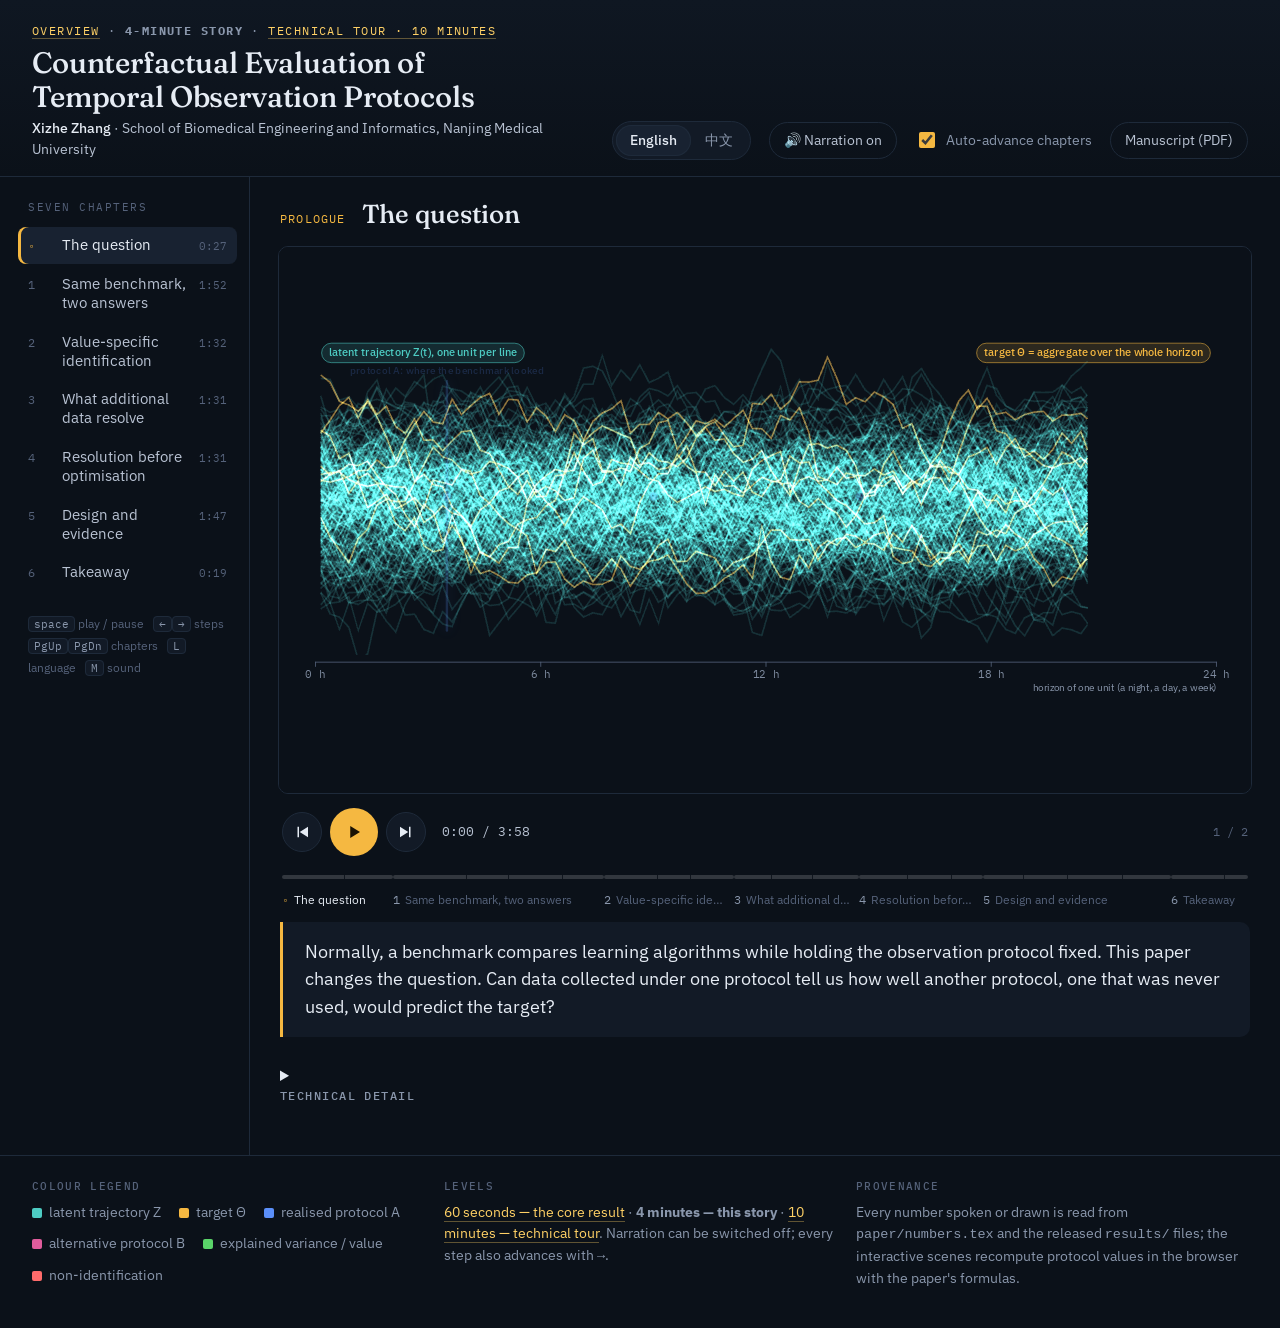
==== explainer/index.html @ 46218ef4 "Explainer site: landing, four-minute story, technical tour (typeset formulas, cloned-voice narration" ====
<!doctype html>
<html lang="en">
<head>
<meta charset="utf-8">
<meta name="viewport" content="width=device-width, initial-scale=1">
<title>Four-Minute Story · Counterfactual Protocol Evaluation</title>
<meta name="description" content="A four-minute guided story of “Counterfactual Evaluation of Temporal Observation Protocols”: why data from one observation protocol may not determine the value of another, and how calibration restores comparison and design. Narration optional; readable by scrolling.">
<link rel="icon" href="data:image/svg+xml,%3Csvg xmlns=%27http://www.w3.org/2000/svg%27 viewBox=%270 0 32 32%27%3E%3Crect width=%2732%27 height=%2732%27 rx=%277%27 fill=%27%230B1119%27/%3E%3Cpath d=%27M5 9 L13 21 L21 13 L27 23%27 fill=%27none%27 stroke=%27%234ECDC4%27 stroke-width=%273%27 stroke-linecap=%27round%27/%3E%3Cpath d=%27M5 9 L13 14 L21 24 L27 11%27 fill=%27none%27 stroke=%27%23F08A4B%27 stroke-width=%273%27 stroke-linecap=%27round%27/%3E%3C/svg%3E">
<link rel="preconnect" href="https://fonts.googleapis.com">
<link rel="preconnect" href="https://fonts.gstatic.com" crossorigin>
<link rel="stylesheet" href="https://fonts.googleapis.com/css2?family=Fraunces:opsz,wght,SOFT@9..144,400..700,0..100&family=IBM+Plex+Sans:ital,wght@0,400;0,500;0,600;1,400;1,500&family=IBM+Plex+Mono:wght@400;500&display=swap">
<link rel="stylesheet" href="../css/site.css">
</head>
<body>
<header class="top">
  <div class="brand">
    <div class="eyebrow"><a href="../">Overview</a> · <b>4-minute story</b> · <a href="../technical/">Technical tour · 10 minutes</a></div>
    <h1>Counterfactual Evaluation of Temporal Observation Protocols</h1>
    <p class="author"><b><span class="lang-en">Xizhe Zhang</span><span class="lang-zh">张锡哲</span></b> · <span class="lang-en">School of Biomedical Engineering and Informatics, Nanjing Medical University</span><span class="lang-zh">南京医科大学 生物医学工程与信息学院</span></p>
  </div>
  <div class="controls">
    <div class="seg" id="lang" role="group" aria-label="Language">
      <button type="button" data-lang="en" class="active">English</button>
      <button type="button" data-lang="zh">中文</button>
    </div>
    <button type="button" class="paper-link" id="sound" aria-pressed="true" title="Narration on/off (M)">🔊 Narration on</button>
    <label class="toggle"><input type="checkbox" id="autoplay" checked> <span>Auto-advance chapters</span></label>
    <a class="paper-link" href="../paper/main.pdf" target="_blank" rel="noopener">Manuscript (PDF)</a>
  </div>
</header>

<main class="theatre">
  <nav class="chapters" aria-label="Chapters">
    <div class="nav-title">Seven chapters</div>
    <ol id="nav"></ol>
    <div class="keys"><kbd>space</kbd> play / pause &nbsp; <kbd>←</kbd><kbd>→</kbd> steps<br><kbd>PgUp</kbd><kbd>PgDn</kbd> chapters &nbsp; <kbd>L</kbd> language &nbsp; <kbd>M</kbd> sound</div>
  </nav>

  <section class="stage-col">
    <div class="chapter-head"><span class="kicker" id="kicker"></span><h2 id="chapter-title"></h2></div>
    <div class="stage" id="stage" aria-label="Animation stage">
      <div class="gesture"><span>Press play to start</span></div>
    </div>
    <div class="transport">
      <div class="buttons">
        <button type="button" id="prev" aria-label="Previous"><svg viewBox="0 0 24 24"><path d="M6 5h2v14H6zM20 5v14L9 12z"/></svg></button>
        <button type="button" id="play" class="play" aria-label="Play">
          <svg class="ico-play" viewBox="0 0 24 24"><path d="M7 4v16l13-8z"/></svg>
          <svg class="ico-pause" viewBox="0 0 24 24"><path d="M6 4h4v16H6zM14 4h4v16h-4z"/></svg>
        </button>
        <button type="button" id="next" aria-label="Next"><svg viewBox="0 0 24 24"><path d="M16 5h2v14h-2zM4 5v14l11-7z"/></svg></button>
      </div>
      <div class="time" id="time">0:00 / 0:00</div>
      <div class="counter" id="counter"></div>
      <div class="tl" id="timeline" aria-label="Timeline">
        <div class="tl-track"><div class="tl-knob"></div><div class="tl-tip"></div></div>
        <div class="tl-labels"></div>
      </div>
    </div>
    <div class="transcript" id="transcript" aria-live="polite"></div>
    <section class="read">
      <details>
        <summary><h3 id="read-title">Technical detail</h3></summary>
        <div class="body" id="read"></div>
      </details>
    </section>
  </section>
</main>

<footer class="site-foot">
  <div>
    <h4>Colour legend</h4>
    <div class="legend">
      <span style="--c: var(--latent)">latent trajectory Z</span>
      <span style="--c: var(--target)">target Θ</span>
      <span style="--c: var(--prot-a)">realised protocol A</span>
      <span style="--c: var(--prot-b)">alternative protocol B</span>
      <span style="--c: var(--expl)">explained variance / value</span>
      <span style="--c: var(--alert)">non-identification</span>
    </div>
  </div>
  <div>
    <h4>Levels</h4>
    <a href="../#two-worlds">60 seconds — the core result</a> · <b>4 minutes — this story</b> · <a href="../technical/">10 minutes — technical tour</a>. Narration can be switched off; every step also advances with <kbd>→</kbd>.
  </div>
  <div>
    <h4>Provenance</h4>
    Every number spoken or drawn is read from <code>paper/numbers.tex</code> and the released <code>results/</code> files; the interactive scenes recompute protocol values in the browser with the paper's formulas.
  </div>
</footer>

<script src="../js/data.js"></script>
<script>window.CPV_AUDIO_BASE = "../audio/explainer/";</script>
<script src="../js/narration-explainer.js"></script>
<script src="../js/math.js"></script>
<script src="../js/gl.js"></script>
<script src="../js/sheet.js"></script>
<script src="../js/engine.js"></script>
<script src="../js/mathtext.js"></script>
<script src="../js/scenes/common.js"></script>
<script src="../js/scenes/ch0_hero.js"></script>
<script src="../js/scenes/ch1_question.js"></script>
<script src="../js/scenes/ch2_value.js"></script>
<script src="../js/scenes/ch3_twoworlds.js"></script>
<script src="../js/scenes/ch4_invisible.js"></script>
<script src="../js/scenes/ch5_restore.js"></script>
<script src="../js/scenes/ch6_resolution.js"></script>
<script src="../js/scenes/ch7_design.js"></script>
<script src="../js/scenes/ch8_real.js"></script>
<script src="../js/scenes/ch9_synthesis.js"></script>
<script src="../js/scenes_explainer.js"></script>
<script>
  (function () {
    const els = {
      stage: document.getElementById("stage"), nav: document.getElementById("nav"), play: document.getElementById("play"),
      prev: document.getElementById("prev"), next: document.getElementById("next"), lang: document.getElementById("lang"),
      autoplay: document.getElementById("autoplay"), kicker: document.getElementById("kicker"), title: document.getElementById("chapter-title"),
      timeline: document.getElementById("timeline"), time: document.getElementById("time"), counter: document.getElementById("counter"), transcript: document.getElementById("transcript"),
      read: document.getElementById("read"), readTitle: document.getElementById("read-title"), sound: document.getElementById("sound"),
    };
    const stage = new CPV.Stage(els.stage);
    const q = new URLSearchParams(location.search);
    const lang = q.get("lang") || ((navigator.language || "").toLowerCase().startsWith("zh") ? "zh" : "en");
    els.lang.querySelectorAll("button").forEach(b => b.classList.toggle("active", b.dataset.lang === lang));
    document.documentElement.lang = lang === "zh" ? "zh-CN" : "en";
    window.player = new CPV.Player({ stage, narration: window.CPV_NARRATION, els, lang, readTitle: { en: "Technical detail", zh: "技术细节" } });
    if (q.get("sound") === "off") player.setSound(false);
  })();
</script>
</body>
</html>
---- css/site.css ----
/* Counterfactual Evaluation of Temporal Observation Protocols — explainer site.
 * One deliberate visual world: a dark monitoring ground on which latent
 * trajectories glow.  Colours are the film's role palette (cpv_theme.py):
 * latent teal, target amber, protocol-A blue, protocol-B magenta. */
:root {
  --bg: #0B1119;
  --bg-2: #0F1722;
  --panel: #121A26;
  --panel-2: #182231;
  --line: #1E2A3A;
  --ink: #E6ECF4;
  --ink-2: #B9C3D3;
  --muted: #8A97AC;
  --dim: #55627A;
  --latent: #4ECDC4;
  --target: #F5B841;
  --prot-a: #5B8FF9;
  --prot-b: #E15C9C;
  --expl: #5AD469;
  --alert: #FF6B6B;
  --gold: #FFD166;
  --accent: #F5B841;
  --font-sans: 'IBM Plex Sans', 'PingFang SC', 'Hiragino Sans GB', 'Noto Sans CJK SC', 'Microsoft YaHei', system-ui, sans-serif;
  --font-mono: 'IBM Plex Mono', Menlo, Consolas, monospace;
  --font-display: 'Fraunces', 'Iowan Old Style', Georgia, serif;
  --radius: 10px;
  --nav-w: 250px;
  --measure: 68ch;
}
* { box-sizing: border-box; }
html, body { margin: 0; padding: 0; }
body {
  background: var(--bg);
  color: var(--ink);
  font-family: var(--font-sans);
  font-size: 16px;
  line-height: 1.5;
  -webkit-font-smoothing: antialiased;
  min-height: 100vh;
}
a { color: var(--gold); text-decoration: none; border-bottom: 1px solid rgba(255, 209, 102, .35); }
a:hover { border-bottom-color: var(--gold); }
button { font: inherit; color: inherit; background: none; border: 0; cursor: pointer; }
button:focus-visible, a:focus-visible, input:focus-visible { outline: 2px solid var(--gold); outline-offset: 3px; }
::selection { background: rgba(245, 184, 65, .35); }

/* ---------------------------------------------------------------- header */
.top {
  display: grid; grid-template-columns: 1fr auto; gap: 24px; align-items: end;
  padding: 22px 32px 16px; border-bottom: 1px solid var(--line);
  background: linear-gradient(180deg, var(--bg-2), var(--bg));
}
.brand .eyebrow {
  font-family: var(--font-mono); font-size: 12px; letter-spacing: .12em; text-transform: uppercase; color: var(--muted);
}
.brand h1 {
  font-family: var(--font-display); font-weight: 500; font-size: clamp(22px, 2.3vw, 32px);
  font-variation-settings: "SOFT" 40, "WONK" 0; letter-spacing: -.005em; line-height: 1.15;
  margin: 6px 0 4px; text-wrap: balance; color: var(--ink);
}
.brand .author { margin: 0; color: var(--ink-2); font-size: 14px; }
.brand .author b { font-weight: 500; color: var(--ink); }
.controls { display: flex; align-items: center; gap: 18px; flex-wrap: wrap; justify-content: flex-end; }
.seg { display: inline-flex; border: 1px solid var(--line); border-radius: 999px; padding: 3px; background: var(--panel); }
.seg button { padding: 5px 14px; border-radius: 999px; color: var(--muted); font-size: 14px; font-weight: 500; }
.seg button.active { background: var(--panel-2); color: var(--ink); box-shadow: inset 0 0 0 1px var(--line); }
.toggle { display: inline-flex; align-items: center; gap: 8px; color: var(--muted); font-size: 14px; cursor: pointer; }
.toggle input { accent-color: var(--accent); width: 16px; height: 16px; }
.paper-link { font-size: 14px; color: var(--ink-2); border: 1px solid var(--line); border-radius: 999px; padding: 7px 14px; }
.paper-link:hover { border-color: var(--gold); color: var(--gold); }

/* ---------------------------------------------------------------- theatre */
.theatre {
  display: grid; grid-template-columns: var(--nav-w) minmax(0, 1fr); gap: 0;
  min-height: calc(100vh - 96px);
}
.chapters { border-right: 1px solid var(--line); padding: 18px 12px 18px 18px; background: var(--bg); }
.chapters .nav-title { font-family: var(--font-mono); font-size: 11px; letter-spacing: .14em; text-transform: uppercase; color: var(--dim); margin: 4px 0 12px 10px; }
.chapters ol { list-style: none; margin: 0; padding: 0; display: flex; flex-direction: column; gap: 2px; }
.chapters li button {
  width: 100%; display: grid; grid-template-columns: 26px 1fr auto; align-items: baseline; gap: 8px;
  text-align: left; padding: 9px 10px; border-radius: 8px; color: var(--ink-2); font-size: 14.5px; line-height: 1.3;
}
.chapters li button:hover { background: var(--panel); color: var(--ink); }
.chapters li.active button { background: var(--panel-2); color: var(--ink); box-shadow: inset 3px 0 0 var(--accent); }
.chapters .idx { font-family: var(--font-mono); font-size: 12px; color: var(--dim); }
.chapters li.active .idx { color: var(--accent); }
.chapters .dur { font-family: var(--font-mono); font-size: 11px; color: var(--dim); }
.chapters .keys { margin: 22px 10px 0; color: var(--dim); font-size: 12px; line-height: 1.8; }
.chapters .keys kbd { font-family: var(--font-mono); font-size: 11px; border: 1px solid var(--line); border-radius: 4px; padding: 0 5px; color: var(--muted); background: var(--panel); }

.stage-col { padding: 18px 28px 40px; min-width: 0; }
.chapter-head { display: flex; align-items: baseline; gap: 16px; margin: 0 0 12px 2px; }
.chapter-head .kicker { font-family: var(--font-mono); font-size: 12px; letter-spacing: .1em; text-transform: uppercase; color: var(--accent); }
.chapter-head h2 { font-family: var(--font-display); font-weight: 500; font-size: 26px; margin: 0; font-variation-settings: "SOFT" 40; letter-spacing: -.005em; }

.stage {
  position: relative; width: 100%; aspect-ratio: 16 / 9; max-height: calc(100vh - 300px); min-height: 360px;
  margin: 0 auto; background: var(--bg); border: 1px solid var(--line); border-radius: var(--radius); overflow: hidden;
  touch-action: none; user-select: none;
}
.stage canvas { position: absolute; inset: 0; width: 100%; height: 100%; display: block; }
.stage canvas.gl { z-index: 0; }
.stage canvas.ov { z-index: 1; }
.stage .gesture {
  position: absolute; inset: 0; z-index: 2; display: none; place-items: center; background: rgba(11, 17, 25, .55);
  color: var(--ink); font-size: 15px; text-align: center; padding: 20px; backdrop-filter: blur(2px);
}
.stage.needs-gesture .gesture { display: grid; }
.stage .gesture span { border: 1px solid var(--gold); color: var(--gold); border-radius: 999px; padding: 8px 16px; }

.transport {
  display: grid; grid-template-columns: auto 1fr auto; grid-template-areas: "buttons time counter" "tl tl tl"; align-items: center; gap: 10px 16px; margin-top: 14px; padding: 0 4px;
}
.transport .buttons { grid-area: buttons; }
.transport .time { grid-area: time; font-family: var(--font-mono); font-size: 13px; color: var(--ink-2); font-variant-numeric: tabular-nums; }
.transport .counter { grid-area: counter; }
.transport .tl { grid-area: tl; }
.transport .buttons { display: flex; gap: 8px; align-items: center; }
.transport .buttons button {
  width: 40px; height: 40px; border-radius: 999px; border: 1px solid var(--line); background: var(--panel); color: var(--ink);
  display: grid; place-items: center;
}
.transport .buttons button:hover { border-color: var(--muted); }
.transport .buttons button.play { width: 48px; height: 48px; background: var(--accent); color: #1A1204; border-color: transparent; }
.transport .buttons button.play .ico-pause { display: none; }
.transport .buttons button.play.playing .ico-pause { display: block; }
.transport .buttons button.play.playing .ico-play { display: none; }
.transport .buttons svg { width: 18px; height: 18px; fill: currentColor; }
/* video-style timeline: chapter segments with gaps, beat ticks, play-head, tooltip, chapter labels */
.tl { position: relative; user-select: none; -webkit-user-select: none; }
.tl-track { position: relative; height: 22px; cursor: pointer; touch-action: none; }
.tl-track::before { content: ""; position: absolute; left: 0; right: 0; top: 9px; height: 4px; }
.tl-seg { position: absolute; top: 9px; height: 4px; background: rgba(255,255,255,.16); border-radius: 2px; overflow: hidden; transition: top .12s, height .12s; box-sizing: border-box; margin-right: 3px; }
.tl-seg:last-of-type { margin-right: 0; }
.tl-seg .tl-fill { position: absolute; left: 0; top: 0; bottom: 0; width: 0; background: var(--accent); }
.tl-seg .tl-tick { position: absolute; top: 0; bottom: 0; width: 1px; background: rgba(11,17,25,.85); }
.tl-track:hover .tl-seg, .tl.scrubbing .tl-seg { top: 7px; height: 8px; }
.tl-knob { position: absolute; top: 11px; width: 14px; height: 14px; margin-left: -7px; border-radius: 50%; background: var(--accent); transform: translateY(-50%) scale(0); transition: transform .12s; pointer-events: none; box-shadow: 0 0 0 3px rgba(245,184,65,.18); z-index: 2; }
.tl-track:hover .tl-knob, .tl.scrubbing .tl-knob { transform: translateY(-50%) scale(1); }
.tl-tip { position: absolute; bottom: 26px; transform: translateX(-50%); background: rgba(20,28,40,.96); border: 1px solid var(--line); color: var(--ink); font-size: 12px; line-height: 1.3; padding: 6px 9px; border-radius: 6px; white-space: nowrap; pointer-events: none; opacity: 0; transition: opacity .12s; z-index: 3; display: flex; flex-direction: column; gap: 2px; }
.tl-tip.show { opacity: 1; }
.tl-tip b { font-weight: 500; } .tl-tip span { font-family: var(--font-mono); color: var(--muted); }
.tl-labels { position: relative; height: 20px; margin-top: 2px; }
.tl-label { position: absolute; top: 0; height: 20px; padding: 0 6px 0 0; margin: 0; border: 0; background: none; color: var(--dim); font: inherit; font-size: 11.5px; text-align: left; display: flex; gap: 5px; align-items: center; overflow: hidden; white-space: nowrap; cursor: pointer; box-sizing: border-box; }
.tl-label .n { font-family: var(--font-mono); flex: none; color: var(--muted); }
.tl-label .ttl { overflow: hidden; text-overflow: ellipsis; min-width: 0; }
.tl-label.narrow .ttl { display: none; }
.tl-label.current { color: var(--ink); } .tl-label.current .n { color: var(--accent); }
.tl-label:hover { color: var(--ink); }
.transport .counter { font-family: var(--font-mono); font-size: 12px; color: var(--dim); }

.transcript {
  margin: 12px 2px 0; padding: 16px 20px 16px 22px; min-height: 88px;
  border-left: 3px solid var(--accent); background: var(--panel); border-radius: 0 var(--radius) var(--radius) 0;
  font-size: 18px; line-height: 1.55; color: var(--ink); text-wrap: pretty;
}
html[lang="zh-CN"] .transcript { font-size: 18.5px; letter-spacing: .01em; }
/* language-dependent inline text in the page chrome (the player sets <html lang>) */
html[lang="zh-CN"] .lang-en, html:not([lang="zh-CN"]) .lang-zh { display: none; }

.read { margin: 26px 2px 0; max-width: calc(var(--measure) + 40px); }
.read h3 { font-family: var(--font-mono); font-size: 12px; letter-spacing: .12em; text-transform: uppercase; color: var(--muted); margin: 0 0 10px; font-weight: 500; }
.read .body { color: var(--ink-2); font-size: 15.5px; line-height: 1.65; }
.read .body p { margin: 0 0 12px; }
.read .body strong { color: var(--ink); font-weight: 600; }
.read .body em { color: var(--ink); font-style: italic; }
.read .body .f { font-family: var(--font-mono); font-size: .92em; color: var(--latent); white-space: nowrap; }   /* un-typeset fallback */
.read .body .mt { color: #dfe7f2; }
.read .body sub, .read .body sup { font-size: .72em; line-height: 0; }

/* ---------------------------------------------------------------- footer */
.site-foot {
  border-top: 1px solid var(--line); padding: 22px 32px 40px; color: var(--muted); font-size: 13.5px; line-height: 1.6;
  display: grid; grid-template-columns: repeat(auto-fit, minmax(260px, 1fr)); gap: 20px;
}
.site-foot h4 { margin: 0 0 6px; font-family: var(--font-mono); font-size: 11px; letter-spacing: .12em; text-transform: uppercase; color: var(--dim); font-weight: 500; }
.site-foot .legend { display: flex; flex-wrap: wrap; gap: 10px 18px; }
.site-foot .legend span::before { content: ""; display: inline-block; width: 10px; height: 10px; border-radius: 2px; margin-right: 7px; vertical-align: -1px; background: var(--c); }

/* ---------------------------------------------------------------- responsive */
@media (max-width: 1000px) {
  .top { grid-template-columns: 1fr; align-items: start; padding: 18px 18px 12px; }
  .controls { justify-content: flex-start; }
  .theatre { grid-template-columns: 1fr; }
  .chapters { border-right: 0; border-bottom: 1px solid var(--line); padding: 10px 12px; }
  .chapters ol { flex-direction: row; overflow-x: auto; gap: 6px; padding-bottom: 4px; }
  .chapters li { flex: 0 0 auto; }
  .chapters li button { grid-template-columns: auto 1fr; padding: 7px 10px; }
  .chapters .dur, .chapters .keys, .chapters .nav-title { display: none; }
  .stage-col { padding: 14px 14px 32px; }
  .stage { max-height: none; min-height: 0; }
  .transport { grid-template-columns: auto 1fr; grid-template-areas: "buttons time" "tl tl"; }
  .transport .counter { display: none; }
  .tl-label .ttl { display: none; }
  .transcript { font-size: 16px; }
}
@media (prefers-reduced-motion: reduce) {
  .tl-seg, .tl-knob, .tl-tip { transition: none; }
}

/* typeset prose formulas (CPV.mathText.html) */
.mt { font-family: var(--font-sans); color: inherit; white-space: nowrap; font-variant-numeric: tabular-nums; }
.mt-i { font-style: italic; } .mt-r { font-style: normal; } .mt-b { font-weight: 600; }
.mt-txt { white-space: pre; }
.mt-sp { display: inline-block; }
.mt-rel { margin: 0 .26em; } .mt-bin { margin: 0 .18em; } .mt-pun { margin-right: .16em; }
.mt-big { font-size: 1.25em; line-height: 0; vertical-align: -.08em; }
.mt-sub, .mt-sup { font-size: .72em; line-height: 0; position: relative; }
.mt-sub { top: .24em; } .mt-sup { top: -.5em; }
.mt-sub.mt-after { margin-left: -.42em; }
.mt-acc { position: relative; display: inline-block; line-height: 1; }
.mt-hat { position: absolute; left: .08em; right: 0; top: -.32em; text-align: center; font-size: 1em; line-height: 1; font-style: normal; }
.mt-frac { display: inline-flex; flex-direction: column; align-items: center; vertical-align: middle; font-size: .92em; line-height: 1.25; margin: 0 .12em; }
.mt-num { padding: 0 .18em .05em; border-bottom: 1px solid currentColor; } .mt-den { padding: .05em .18em 0; }
.mt-d { display: block; text-align: center; margin: .55em 0; overflow-x: auto; white-space: nowrap; font-size: 1.04em; }
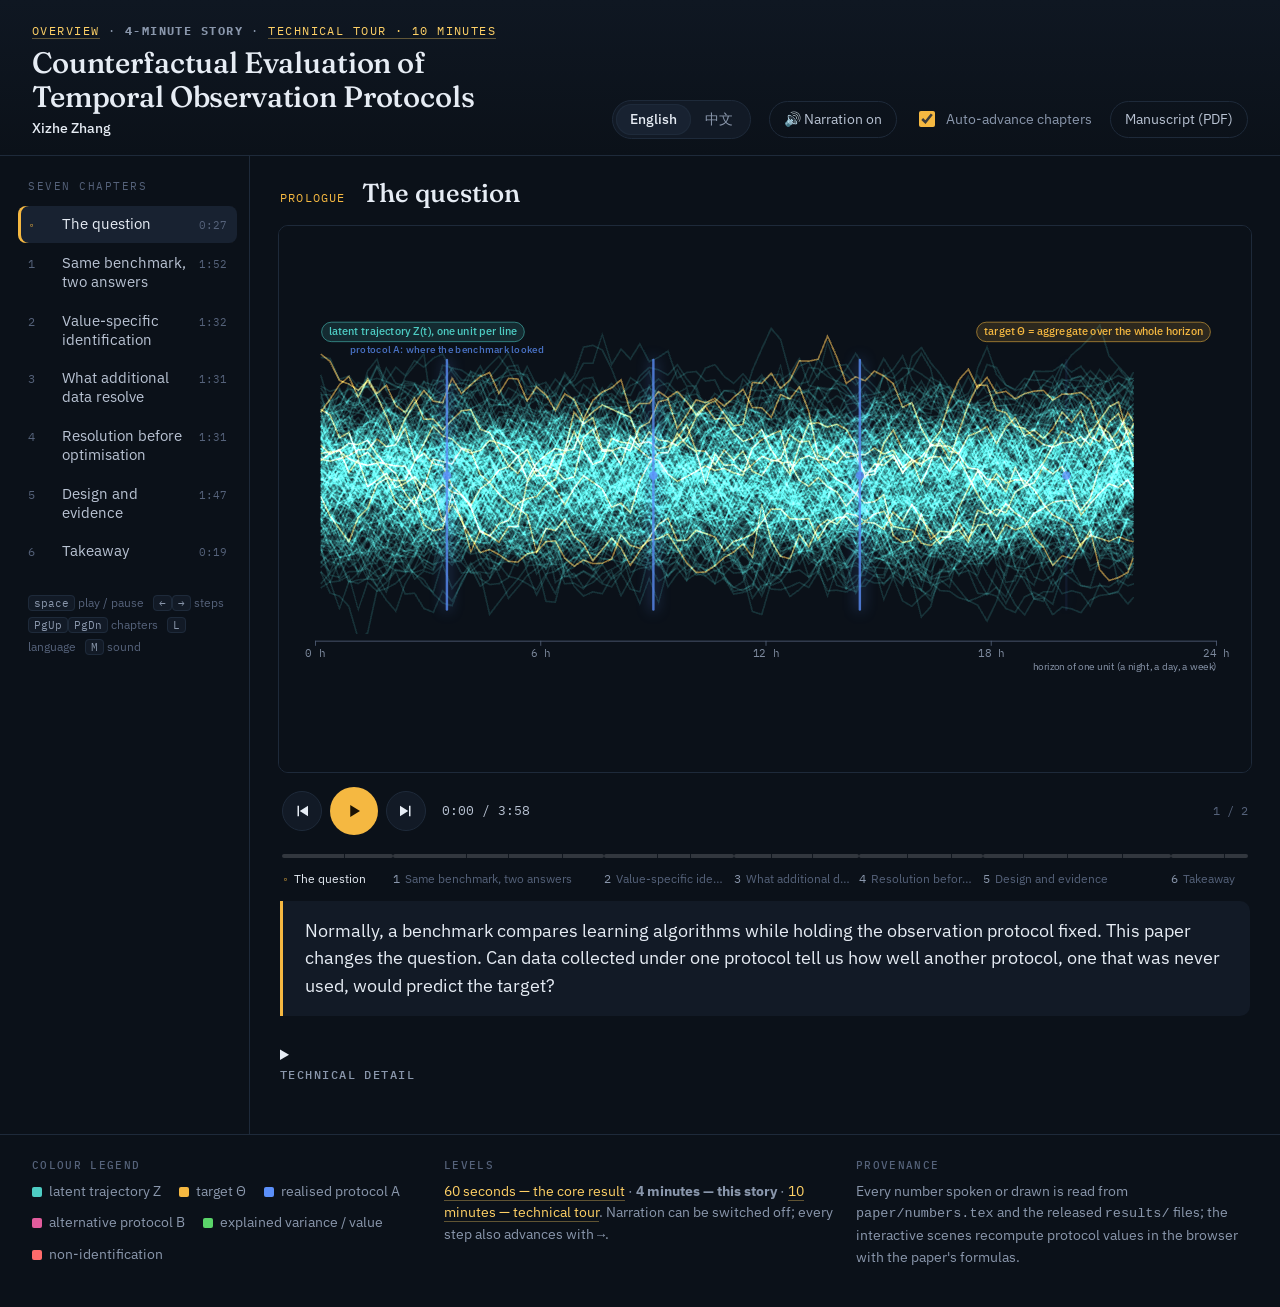
==== commit 646aa820: "Remove the institutional affiliation from the site, metadata, citation, title card, social card, fig" ====
--- a/explainer/index.html
+++ b/explainer/index.html
@@ -16,7 +16,7 @@
   <div class="brand">
     <div class="eyebrow"><a href="../">Overview</a> · <b>4-minute story</b> · <a href="../technical/">Technical tour · 10 minutes</a></div>
     <h1>Counterfactual Evaluation of Temporal Observation Protocols</h1>
-    <p class="author"><b><span class="lang-en">Xizhe Zhang</span><span class="lang-zh">张锡哲</span></b> · <span class="lang-en">School of Biomedical Engineering and Informatics, Nanjing Medical University</span><span class="lang-zh">南京医科大学 生物医学工程与信息学院</span></p>
+    <p class="author"><b><span class="lang-en">Xizhe Zhang</span><span class="lang-zh">张锡哲</span></b></p>
   </div>
   <div class="controls">
     <div class="seg" id="lang" role="group" aria-label="Language">
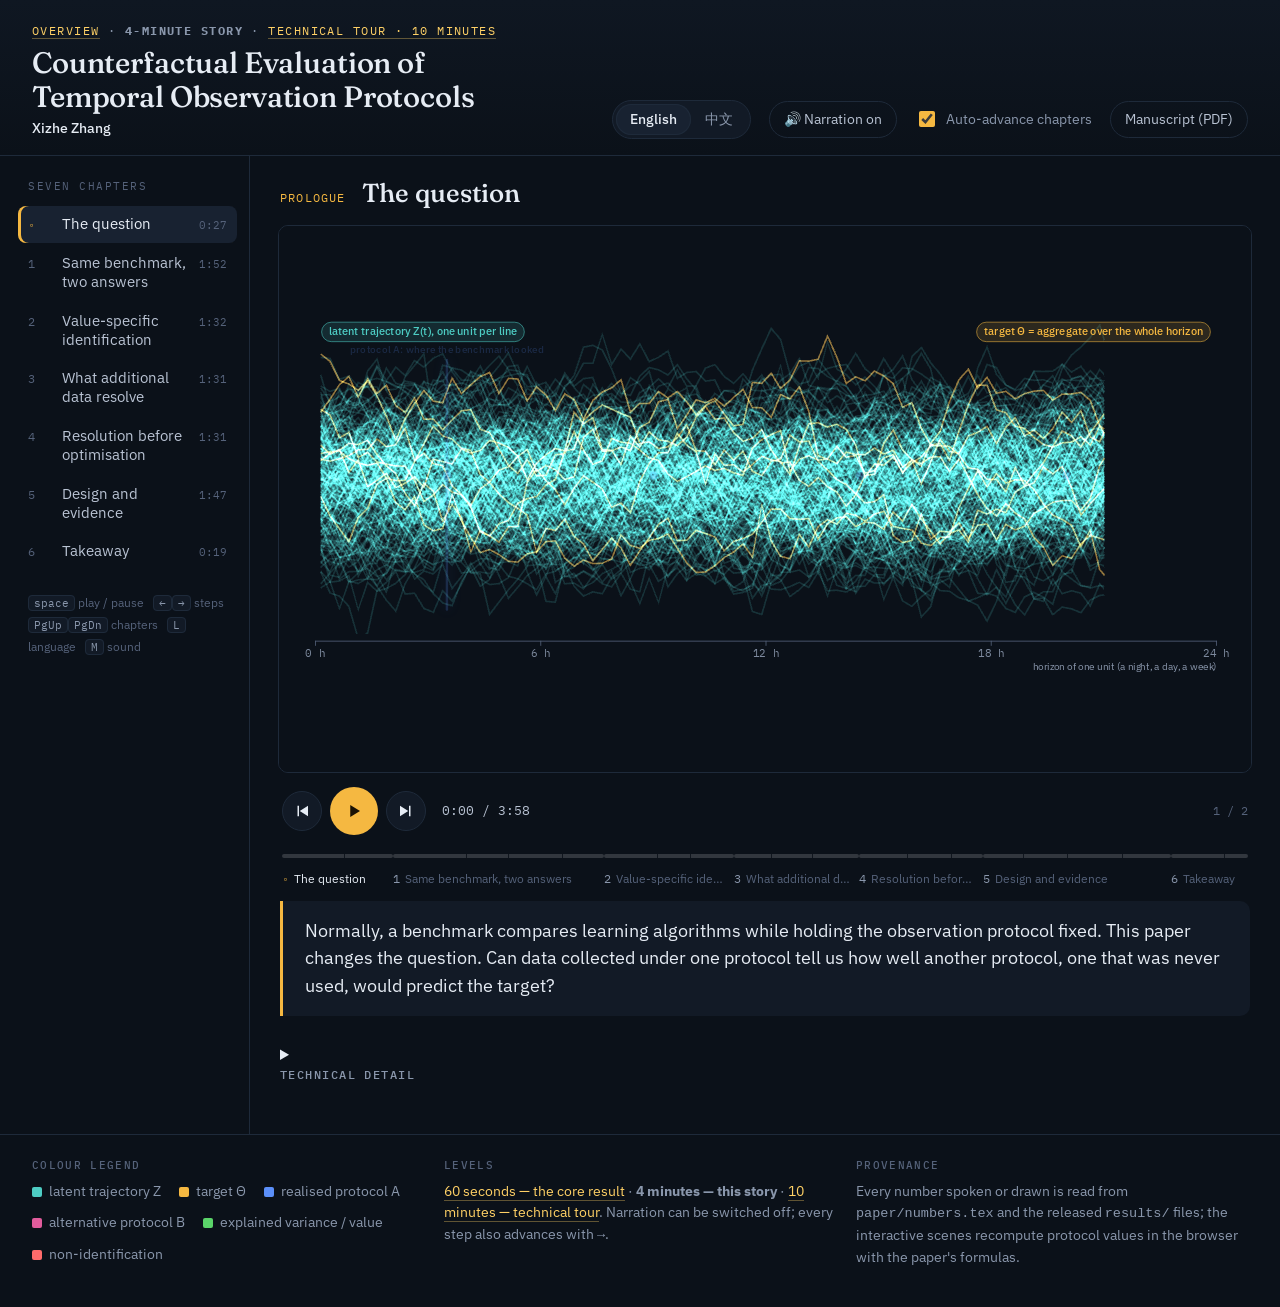
==== commit 7092226f: "Visit statistics: GoatCounter loader on every page (enabled once a site code is configured)" ====
--- a/explainer/index.html
+++ b/explainer/index.html
@@ -127,5 +127,7 @@
     if (q.get("sound") === "off") player.setSound(false);
   })();
 </script>
+<script src="../js/config.js"></script>
+<script src="../js/analytics.js"></script>
 </body>
 </html>
